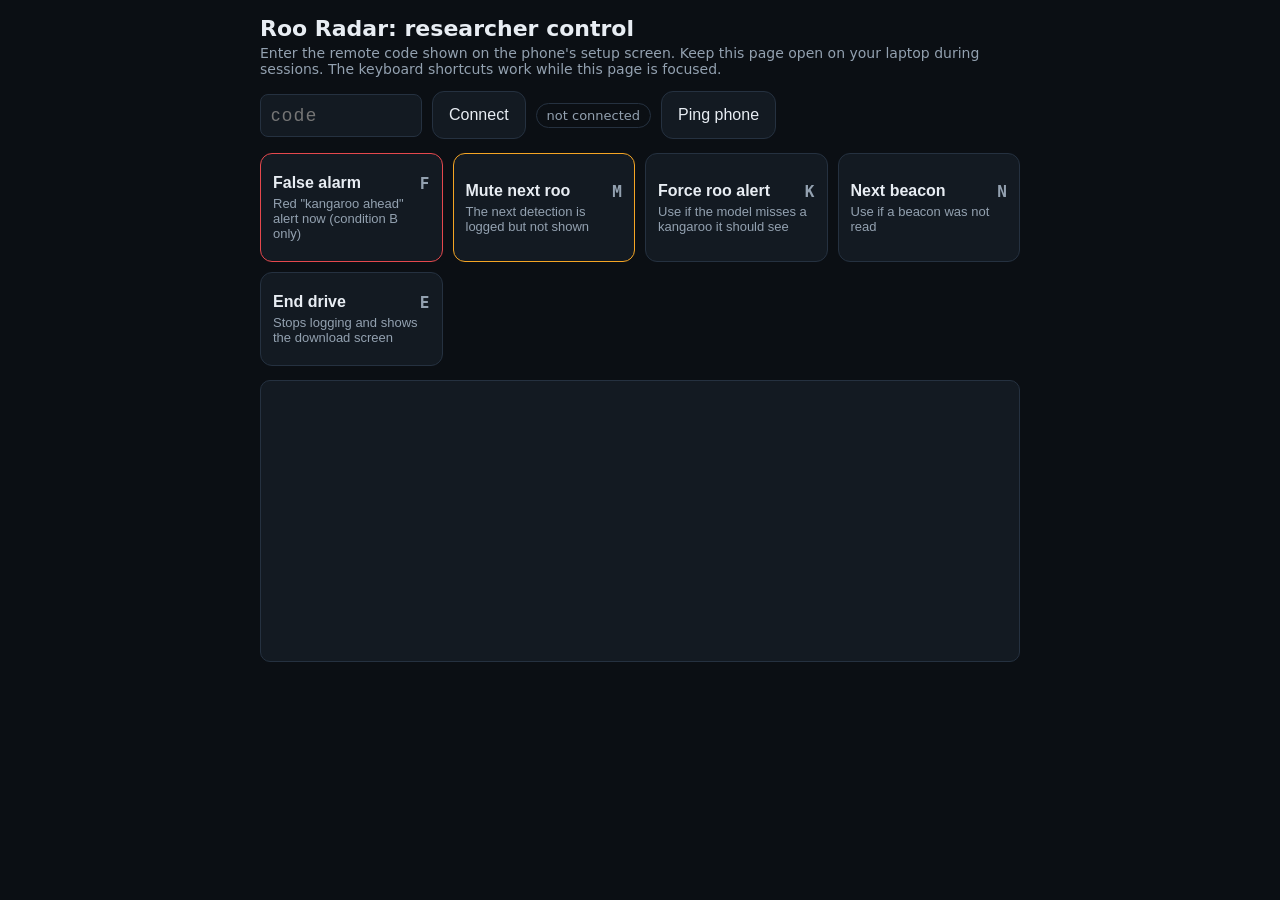
==== app/control.html @ 06536819 "Add files via upload" ====
<!doctype html>
<html lang="en">
<head>
  <meta charset="utf-8">
  <meta name="viewport" content="width=device-width, initial-scale=1">
  <title>Roo Radar Control</title>
  <style>
    :root { --bg:#0b0f14; --panel:#131a22; --line:#253140; --text:#e8edf3; --muted:#93a1b0; --amber:#f5a524; --red:#e5484d; --green:#30a46c; }
    body { margin:0; background:var(--bg); color:var(--text); font-family:system-ui,-apple-system,"Segoe UI",Roboto,sans-serif; }
    main { max-width:760px; margin:0 auto; padding:16px; }
    h1 { font-size:22px; margin:0 0 4px; } p { color:var(--muted); margin:0 0 14px; font-size:14px; }
    .row { display:flex; gap:10px; flex-wrap:wrap; align-items:center; margin:10px 0; }
    input { background:var(--panel); color:var(--text); border:1px solid var(--line); border-radius:8px; padding:10px; font-size:18px; width:140px; letter-spacing:2px; }
    button { background:var(--panel); color:var(--text); border:1px solid var(--line); border-radius:12px; padding:14px 16px; font-size:16px; cursor:pointer; }
    .big { display:grid; grid-template-columns:repeat(auto-fit,minmax(160px,1fr)); gap:10px; margin:14px 0; }
    .big button { padding:20px 12px; font-weight:700; text-align:left; }
    .big button kbd { float:right; color:var(--muted); font-weight:600; }
    .big button small { display:block; font-weight:500; color:var(--muted); margin-top:4px; font-size:13px; }
    #bF { border-color:var(--red); } #bM { border-color:var(--amber); }
    #state { font-size:13px; padding:4px 10px; border-radius:999px; border:1px solid var(--line); color:var(--muted); }
    #state.ok { color:#bff0d3; border-color:#1f6b46; }
    #feed { background:var(--panel); border:1px solid var(--line); border-radius:10px; padding:10px; height:260px; overflow:auto; font:13px ui-monospace,monospace; white-space:pre-wrap; }
  </style>
</head>
<body>
<main>
  <h1>Roo Radar: researcher control</h1>
  <p>Enter the remote code shown on the phone's setup screen. Keep this page open on your laptop during sessions. The keyboard shortcuts work while this page is focused.</p>
  <div class="row">
    <input id="code" placeholder="code" maxlength="8" autocomplete="off">
    <button id="connect">Connect</button>
    <span id="state">not connected</span>
    <button id="ping">Ping phone</button>
  </div>
  <div class="big">
    <button id="bF">False alarm <kbd>F</kbd><small>Red "kangaroo ahead" alert now (condition B only)</small></button>
    <button id="bM">Mute next roo <kbd>M</kbd><small>The next detection is logged but not shown</small></button>
    <button id="bK">Force roo alert <kbd>K</kbd><small>Use if the model misses a kangaroo it should see</small></button>
    <button id="bN">Next beacon <kbd>N</kbd><small>Use if a beacon was not read</small></button>
    <button id="bEnd">End drive <kbd>E</kbd><small>Stops logging and shows the download screen</small></button>
  </div>
  <div id="feed"></div>
</main>
<script>
  const BASE = 'https://ntfy.sh';
  let topic = null, es = null;
  const $ = id => document.getElementById(id);
  const feed = t => { const f = $('feed'); f.textContent = `${new Date().toLocaleTimeString()}  ${t}\n` + f.textContent; };
  try { $('code').value = localStorage.getItem('rr_code') || ''; } catch (e) {}
  function connect() {
    const code = $('code').value.trim(); if (!code) return;
    try { localStorage.setItem('rr_code', code); } catch (e) {}
    topic = `roo-radar-${code}`;
    if (es) es.close();
    es = new EventSource(`${BASE}/${topic}-status/sse`);
    es.onopen = () => { $('state').textContent = 'connected'; $('state').className = 'ok'; feed('listening for phone status'); };
    es.onerror = () => { $('state').textContent = 'reconnecting'; $('state').className = ''; };
    es.onmessage = ev => { try { const m = JSON.parse(ev.data); if (m.event === 'message') feed('PHONE: ' + m.message); } catch (e) {} };
  }
  async function send(cmd) {
    if (!topic) { feed('connect first'); return; }
    try { await fetch(`${BASE}/${topic}`, { method: 'POST', body: cmd }); feed('sent ' + cmd); }
    catch (e) { feed('send failed: ' + e.message); }
  }
  $('connect').onclick = connect;
  $('ping').onclick = () => send('PING');
  $('bF').onclick = () => send('F'); $('bM').onclick = () => send('M'); $('bK').onclick = () => send('K');
  $('bN').onclick = () => send('N'); $('bEnd').onclick = () => send('END');
  document.addEventListener('keydown', e => {
    if (document.activeElement === $('code')) return;
    const k = e.key.toLowerCase();
    if (k === 'f') send('F'); if (k === 'm') send('M'); if (k === 'k') send('K'); if (k === 'n') send('N'); if (k === 'e') send('END');
  });
  if ($('code').value) connect();
</script>
</body>
</html>
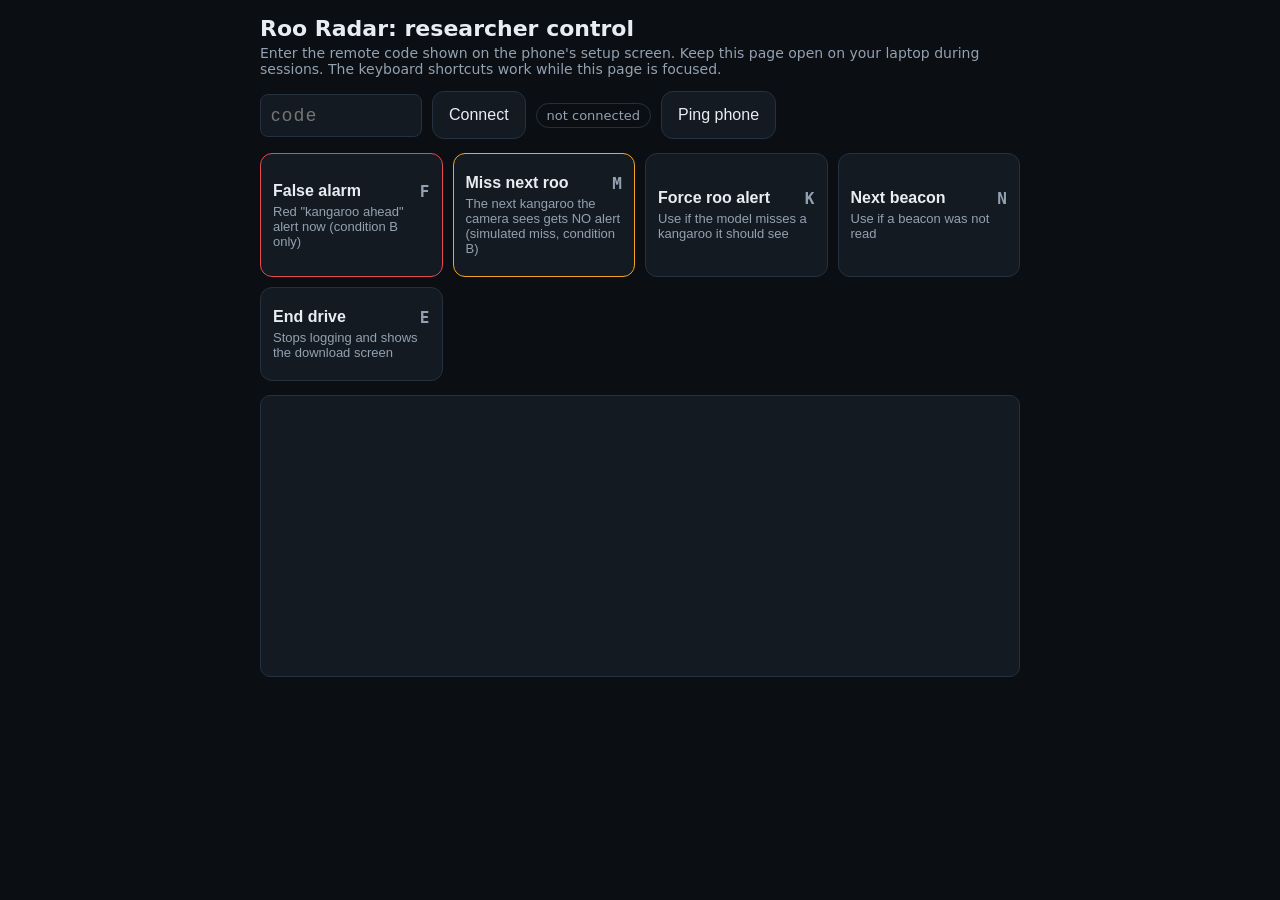
==== commit 47fe228e: "Add files via upload" ====
--- a/app/control.html
+++ b/app/control.html
@@ -34,7 +34,7 @@
   </div>
   <div class="big">
     <button id="bF">False alarm <kbd>F</kbd><small>Red "kangaroo ahead" alert now (condition B only)</small></button>
-    <button id="bM">Mute next roo <kbd>M</kbd><small>The next detection is logged but not shown</small></button>
+    <button id="bM">Miss next roo <kbd>M</kbd><small>The next kangaroo the camera sees gets NO alert (simulated miss, condition B)</small></button>
     <button id="bK">Force roo alert <kbd>K</kbd><small>Use if the model misses a kangaroo it should see</small></button>
     <button id="bN">Next beacon <kbd>N</kbd><small>Use if a beacon was not read</small></button>
     <button id="bEnd">End drive <kbd>E</kbd><small>Stops logging and shows the download screen</small></button>
